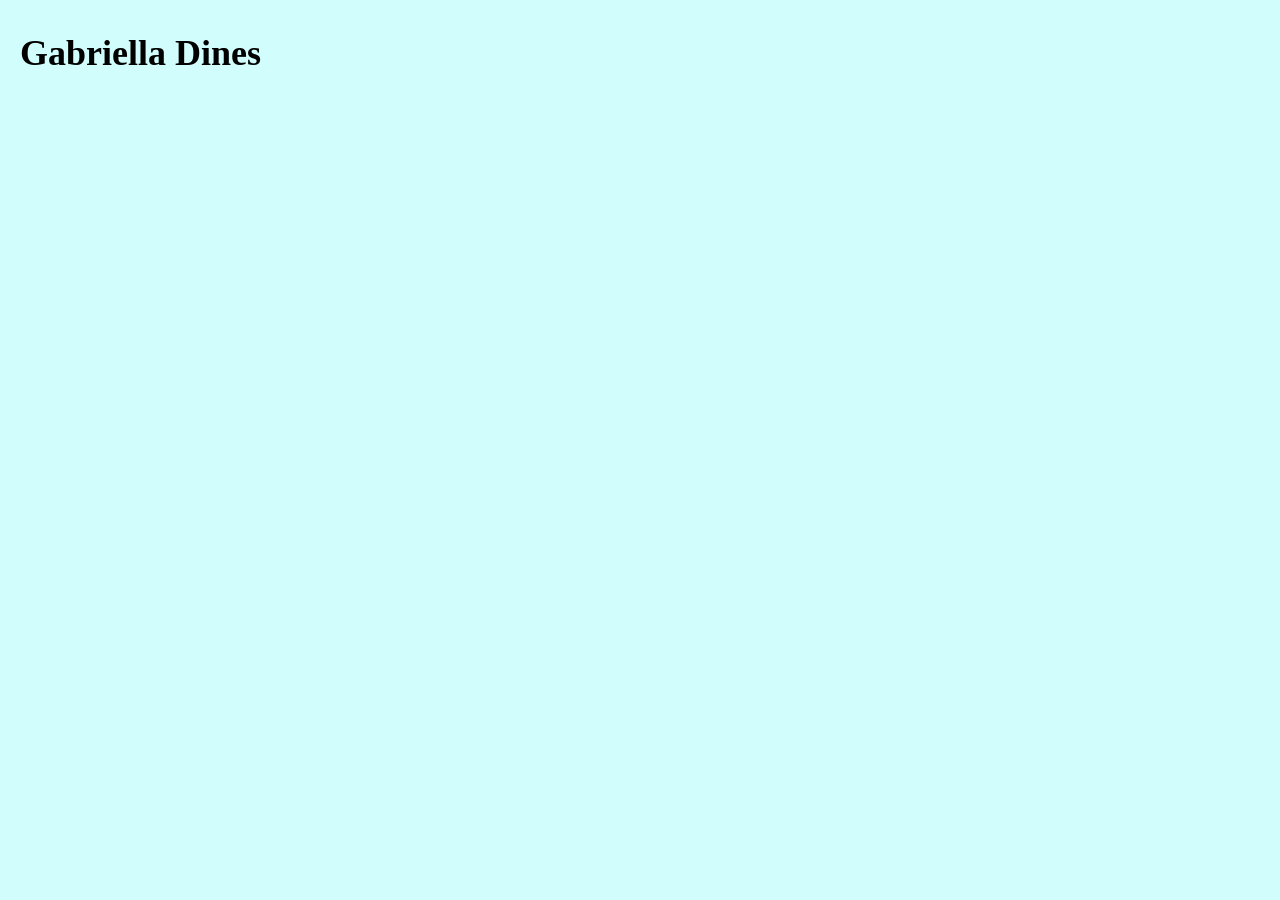
==== index.html @ 89c65097 "Add files via upload" ====
<!DOCTYPE html>
<html>

<head>
    <meta charset="UTF-8">
    <meta name="viewpoint" content="width=device-width initial-scale">
    <link href="./styles.css" rel="stylesheet" />
    <title>Home</title>
</head>

<body>
    <h1>Gabriella Dines</h1>
</body>

</html>
---- styles.css ----
body {
    display: flex;
    flex-direction: column;
    background-color: rgb(209, 254, 253);
    margin-left: 20px;
    font-size: 18px;

    .lato-thin {
        font-family: "Lato", sans-serif;
        font-weight: 100;
        font-style: normal;
    }
}

.menu {
    display: flex;
    width: 100%;
    justify-content: space-evenly;
    align-self: center;
    padding: 16px;

}

.menu-item {
    color: snow;
    background-color: #AC92A6;
    padding-inline: 16px;
    padding-block: 8px;
    border-radius: 8px;
    text-decoration: none;
    margin-inline: 2px;
}

.menu-item:hover {
    background-color: rgba(172, 146, 166, 0.7);
}


.menu-item:visited {
    color: snow;
    text-decoration: none;
}
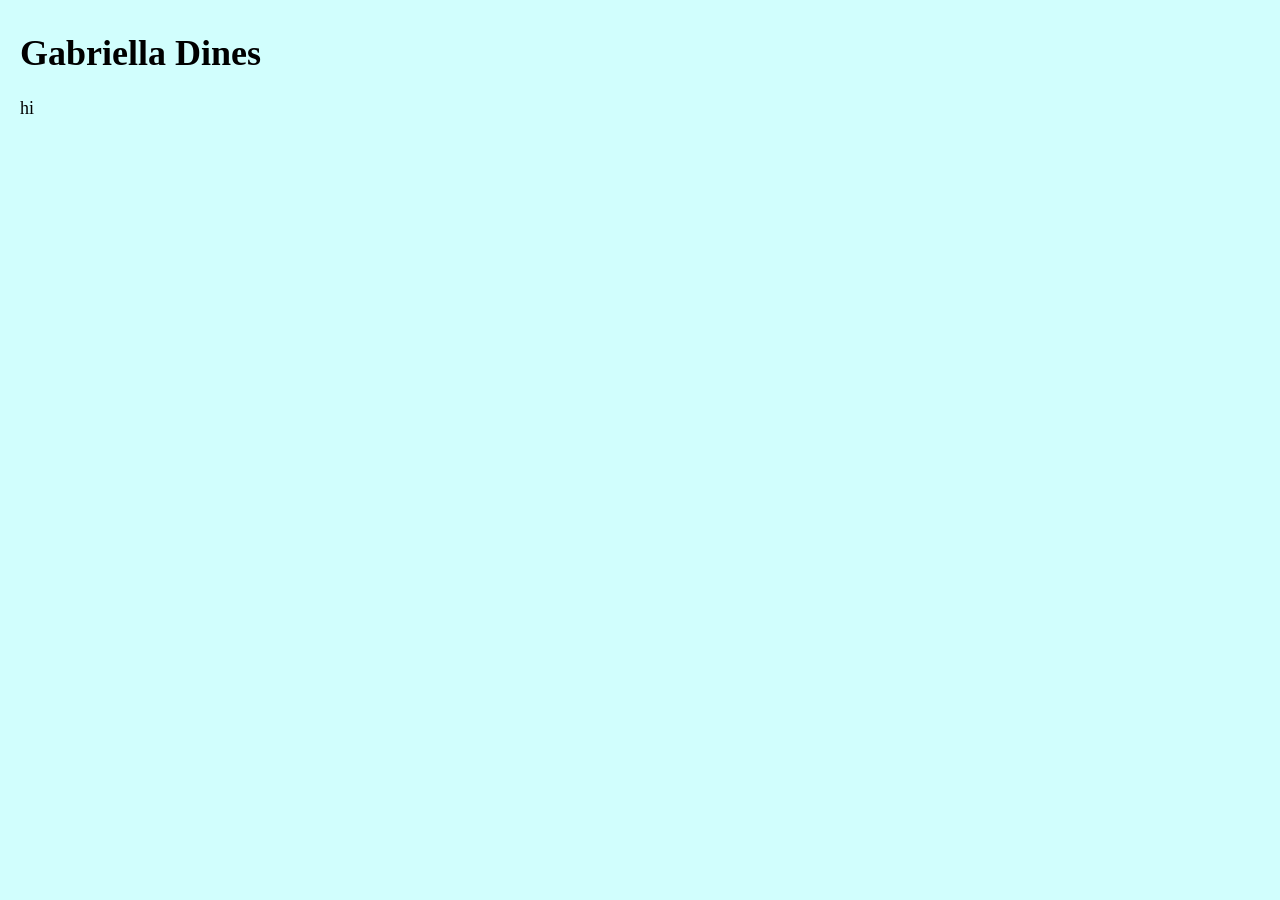
==== commit f3810dc3: "Modify heading text in index.html Added ' hi' to the end of the heading." ====
--- a/index.html
+++ b/index.html
@@ -9,7 +9,7 @@
 </head>
 
 <body>
-    <h1>Gabriella Dines</h1>
+    <h1>Gabriella Dines</h1> hi
 </body>
 
-</html>+</html>
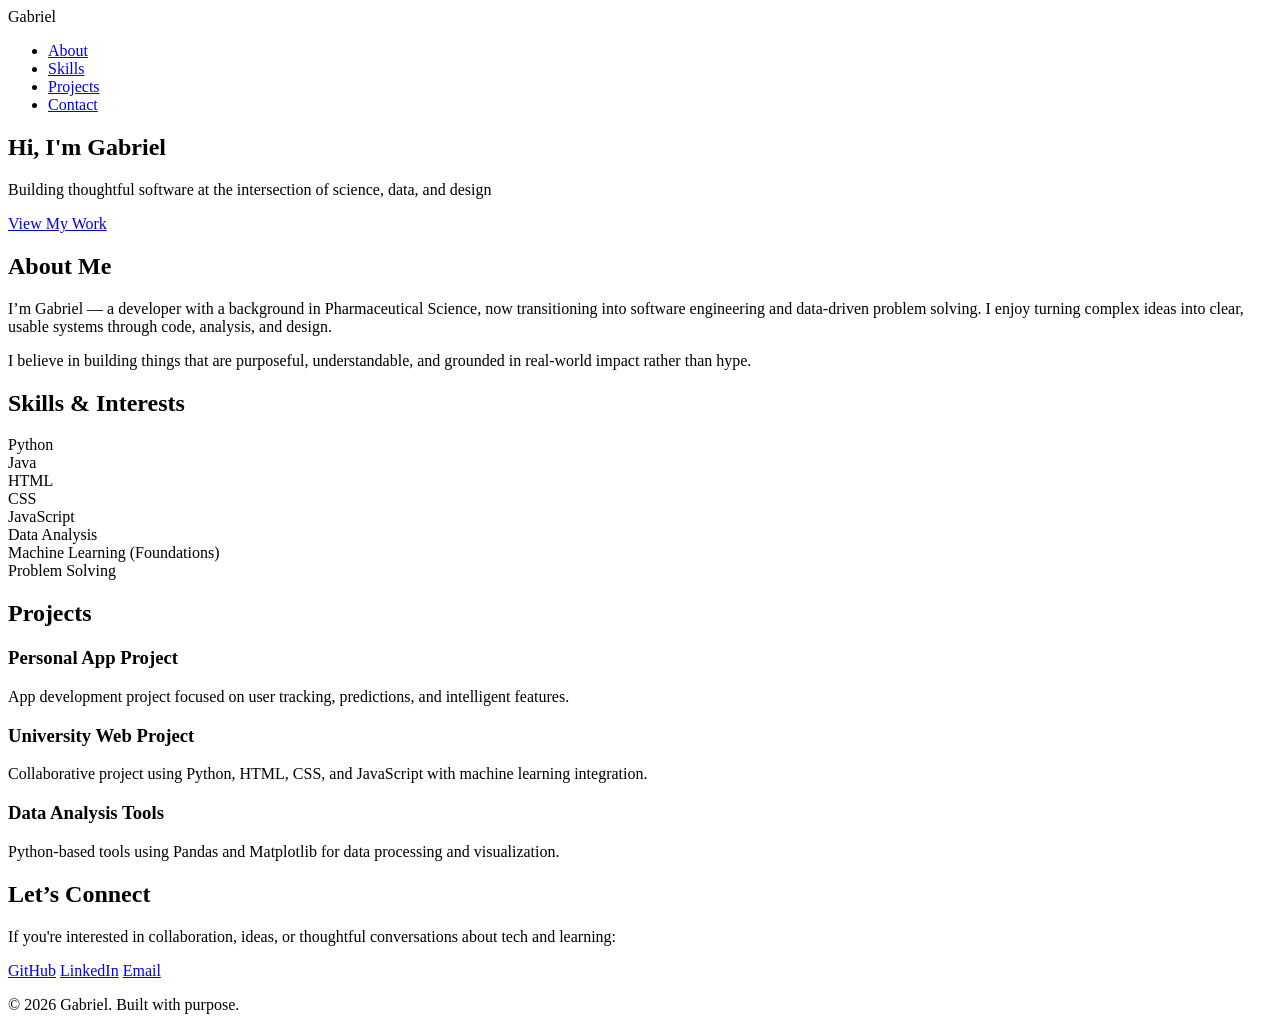
==== commit 01642904: "i made from gpt" ====
--- a/index.html
+++ b/index.html
@@ -1,15 +1,97 @@
 <!DOCTYPE html>
-<html>
+<html lang="en">
 
 <head>
     <meta charset="UTF-8">
-    <meta name="viewpoint" content="width=device-width initial-scale">
-    <link href="./styles.css" rel="stylesheet" />
-    <title>Home</title>
+    <meta name="viewport" content="width=device-width, initial-scale=1.0">
+    <title>Gabriel | Portfolio</title>
+    <link rel="stylesheet" href="style.css">
 </head>
 
 <body>
-    <h1>Gabriella Dines</h1> hi
+
+    <!-- Navbar -->
+    <nav>
+        <div class="logo">Gabriel</div>
+        <ul class="nav-links">
+            <li><a href="#about">About</a></li>
+            <li><a href="#skills">Skills</a></li>
+            <li><a href="#projects">Projects</a></li>
+            <li><a href="#contact">Contact</a></li>
+        </ul>
+    </nav>
+
+    <!-- Hero Section -->
+    <section class="hero">
+        <h1>Hi, I'm Gabriel</h1>
+        <p class="subtitle">Building thoughtful software at the intersection of science, data, and design</p>
+        <a href="#projects" class="btn">View My Work</a>
+    </section>
+
+    <!-- About -->
+    <section id="about" class="section">
+        <h2>About Me</h2>
+        <p>
+            I’m Gabriel — a developer with a background in Pharmaceutical Science, now transitioning into
+            software engineering and data-driven problem solving. I enjoy turning complex ideas into
+            clear, usable systems through code, analysis, and design.
+        </p>
+        <p>
+            I believe in building things that are purposeful, understandable, and grounded in real-world
+            impact rather than hype.
+        </p>
+    </section>
+
+    <!-- Skills -->
+    <section id="skills" class="section light">
+        <h2>Skills & Interests</h2>
+        <div class="skills-grid">
+            <div class="skill-card">Python</div>
+            <div class="skill-card">Java</div>
+            <div class="skill-card">HTML</div>
+            <div class="skill-card">CSS</div>
+            <div class="skill-card">JavaScript</div>
+            <div class="skill-card">Data Analysis</div>
+            <div class="skill-card">Machine Learning (Foundations)</div>
+            <div class="skill-card">Problem Solving</div>
+        </div>
+    </section>
+
+    <!-- Projects -->
+    <section id="projects" class="section">
+        <h2>Projects</h2>
+        <div class="projects-grid">
+            <div class="project-card">
+                <h3>Personal App Project</h3>
+                <p>App development project focused on user tracking, predictions, and intelligent features.</p>
+            </div>
+            <div class="project-card">
+                <h3>University Web Project</h3>
+                <p>Collaborative project using Python, HTML, CSS, and JavaScript with machine learning integration.</p>
+            </div>
+            <div class="project-card">
+                <h3>Data Analysis Tools</h3>
+                <p>Python-based tools using Pandas and Matplotlib for data processing and visualization.</p>
+            </div>
+        </div>
+    </section>
+
+    <!-- Contact -->
+    <section id="contact" class="section light">
+        <h2>Let’s Connect</h2>
+        <p>If you're interested in collaboration, ideas, or thoughtful conversations about tech and learning:</p>
+        <div class="contact-links">
+            <a href="#" class="contact-btn">GitHub</a>
+            <a href="#" class="contact-btn">LinkedIn</a>
+            <a href="#" class="contact-btn">Email</a>
+        </div>
+    </section>
+
+    <!-- Footer -->
+    <footer>
+        <p>© 2026 Gabriel. Built with purpose.</p>
+    </footer>
+
 </body>
 
-</html>
+</html>
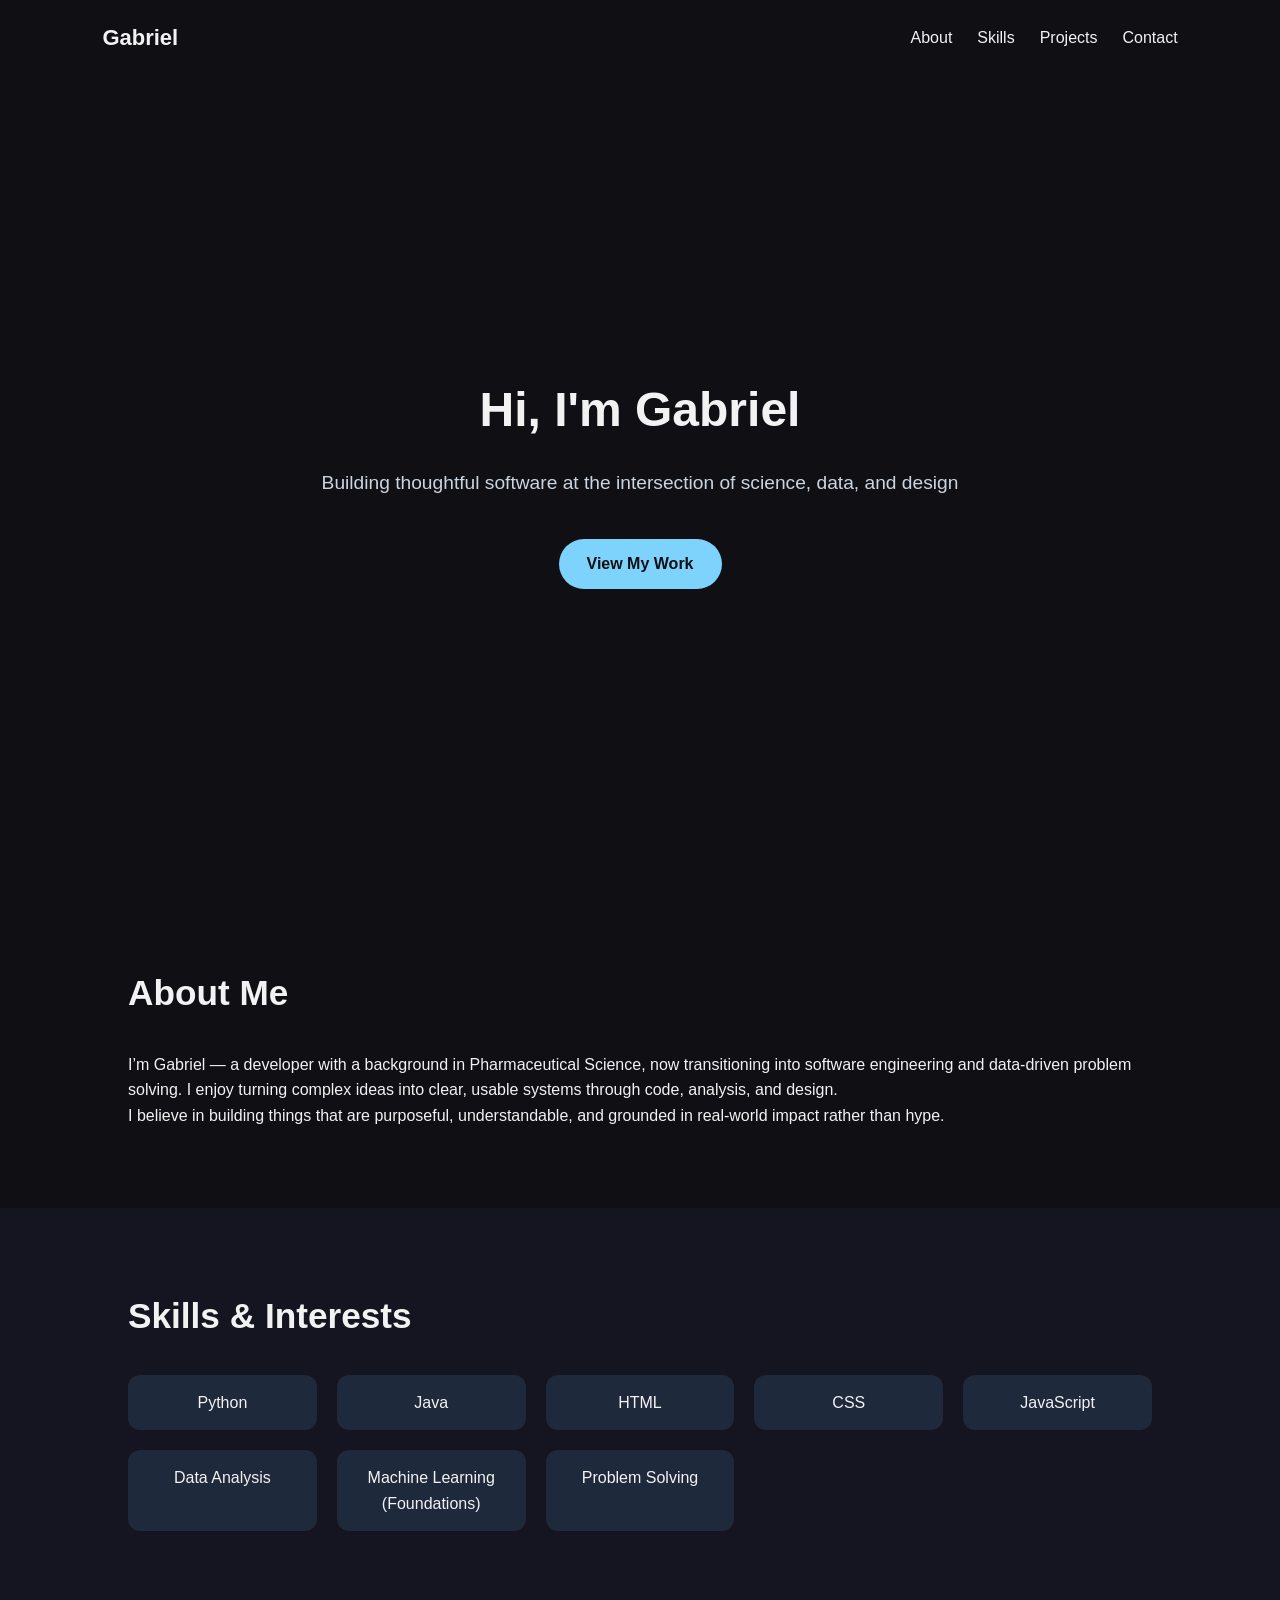
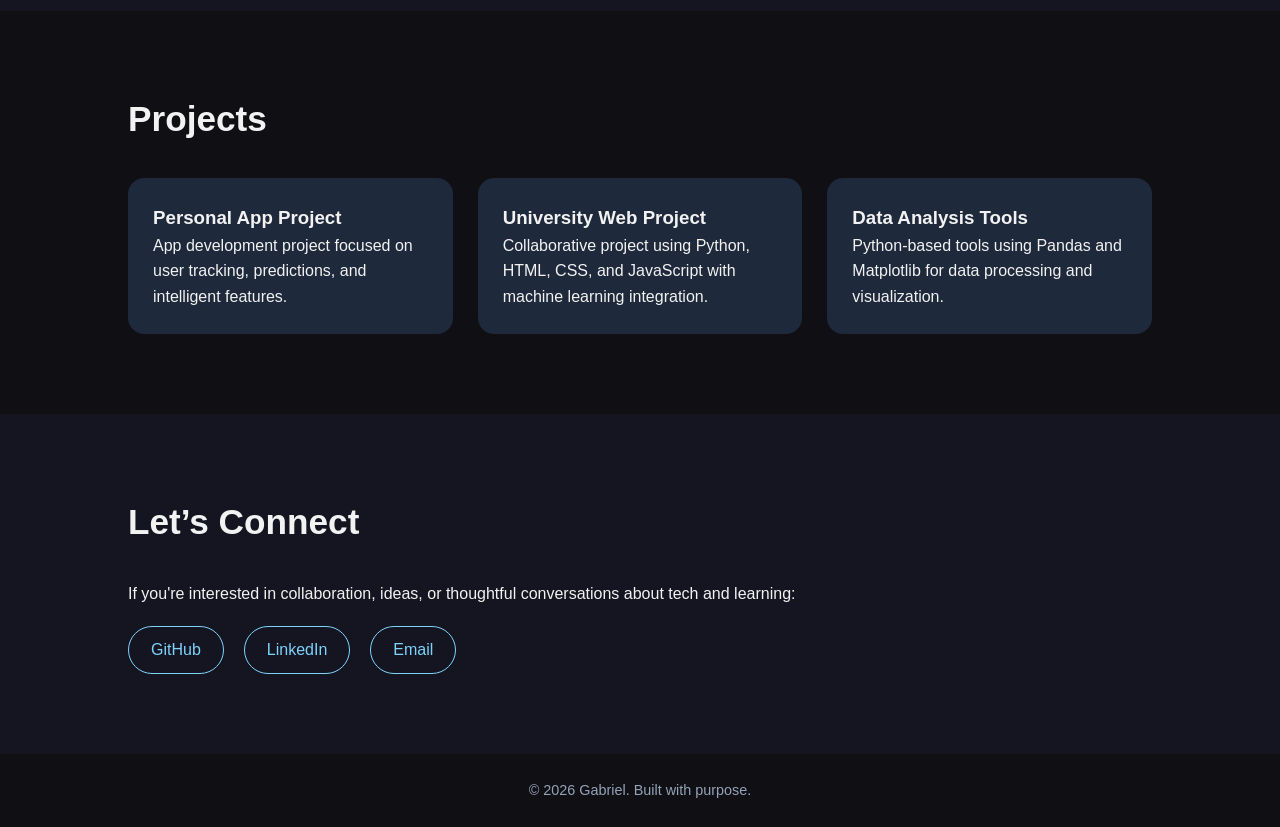
==== commit e6295d5a: "final" ====
--- a/index.html
+++ b/index.html
@@ -5,7 +5,7 @@
     <meta charset="UTF-8">
     <meta name="viewport" content="width=device-width, initial-scale=1.0">
     <title>Gabriel | Portfolio</title>
-    <link rel="stylesheet" href="style.css">
+    <link rel="stylesheet" href="styles.css">
 </head>
 
 <body>
--- a/styles.css
+++ b/styles.css
@@ -0,0 +1,162 @@
+@import url('https://fonts.googleapis.com/css2?family=Inter:wght@300;400;600;700&display=swap');
+
+* {
+    margin: 0;
+    padding: 0;
+    box-sizing: border-box;
+    font-family: 'Inter', sans-serif;
+}
+
+body {
+    background: #0f0f14;
+    color: #f2f2f2;
+    line-height: 1.6;
+}
+
+/* Navbar */
+nav {
+    display: flex;
+    justify-content: space-between;
+    align-items: center;
+    padding: 20px 8%;
+    background: #0f0f14;
+    position: sticky;
+    top: 0;
+    z-index: 1000;
+}
+
+.logo {
+    font-weight: 700;
+    font-size: 22px;
+}
+
+.nav-links {
+    list-style: none;
+    display: flex;
+    gap: 25px;
+}
+
+.nav-links a {
+    text-decoration: none;
+    color: #f2f2f2;
+    font-weight: 400;
+    transition: 0.3s;
+}
+
+.nav-links a:hover {
+    color: #7dd3fc;
+}
+
+/* Hero */
+.hero {
+    min-height: 90vh;
+    display: flex;
+    flex-direction: column;
+    justify-content: center;
+    align-items: center;
+    text-align: center;
+    padding: 0 10%;
+}
+
+.hero h1 {
+    font-size: 3rem;
+    font-weight: 700;
+}
+
+.subtitle {
+    max-width: 700px;
+    margin: 20px 0;
+    font-size: 1.2rem;
+    color: #cbd5e1;
+}
+
+.btn {
+    margin-top: 20px;
+    padding: 12px 28px;
+    background: #7dd3fc;
+    color: #0f0f14;
+    text-decoration: none;
+    border-radius: 30px;
+    font-weight: 600;
+    transition: 0.3s;
+}
+
+.btn:hover {
+    background: #38bdf8;
+}
+
+/* Sections */
+.section {
+    padding: 80px 10%;
+}
+
+.section h2 {
+    font-size: 2.2rem;
+    margin-bottom: 30px;
+}
+
+.section.light {
+    background: #151521;
+}
+
+/* Skills */
+.skills-grid {
+    display: grid;
+    grid-template-columns: repeat(auto-fit, minmax(160px, 1fr));
+    gap: 20px;
+}
+
+.skill-card {
+    background: #1e293b;
+    padding: 15px;
+    text-align: center;
+    border-radius: 12px;
+    font-weight: 500;
+}
+
+/* Projects */
+.projects-grid {
+    display: grid;
+    grid-template-columns: repeat(auto-fit, minmax(260px, 1fr));
+    gap: 25px;
+}
+
+.project-card {
+    background: #1e293b;
+    padding: 25px;
+    border-radius: 16px;
+    transition: 0.3s;
+}
+
+.project-card:hover {
+    transform: translateY(-6px);
+}
+
+/* Contact */
+.contact-links {
+    display: flex;
+    gap: 20px;
+    margin-top: 20px;
+}
+
+.contact-btn {
+    padding: 10px 22px;
+    border: 1px solid #7dd3fc;
+    border-radius: 25px;
+    text-decoration: none;
+    color: #7dd3fc;
+    transition: 0.3s;
+}
+
+.contact-btn:hover {
+    background: #7dd3fc;
+    color: #0f0f14;
+}
+
+/* Footer */
+footer {
+    text-align: center;
+    padding: 25px;
+    font-size: 0.9rem;
+    color: #94a3b8;
+}
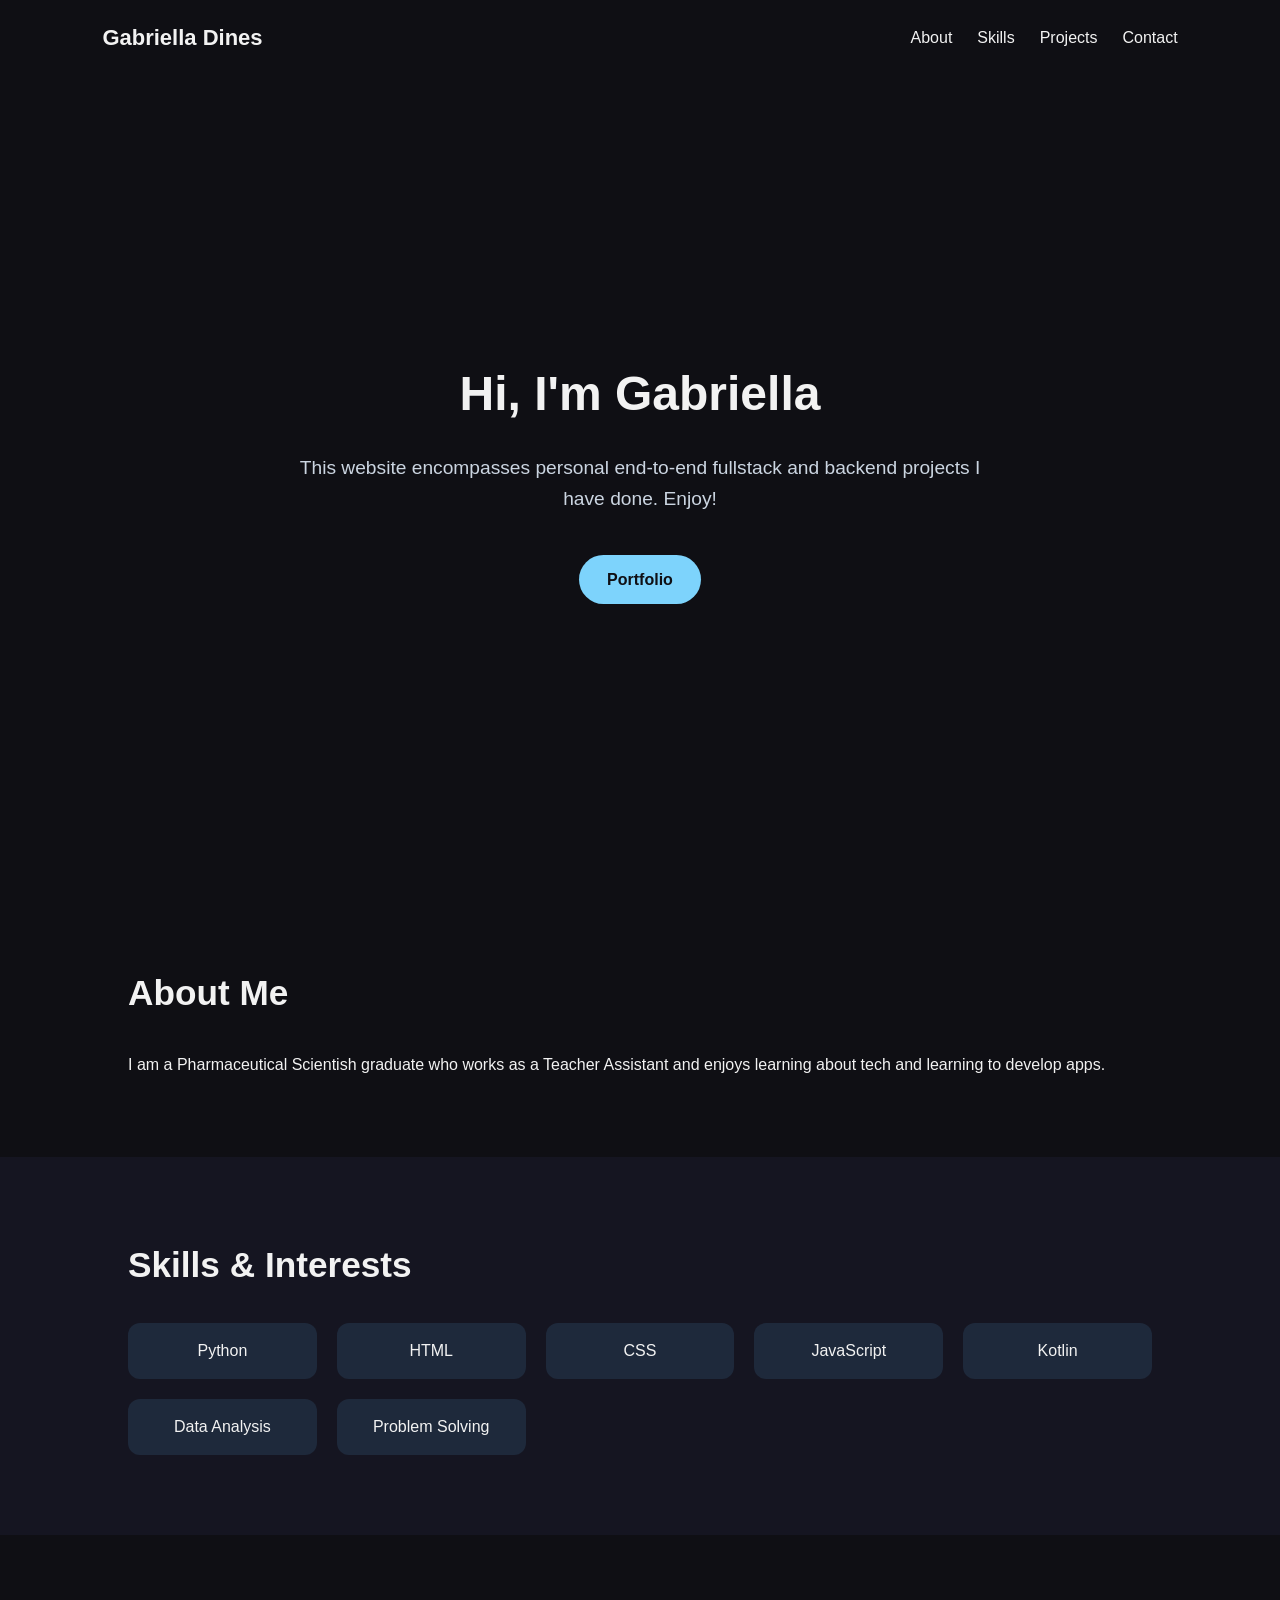
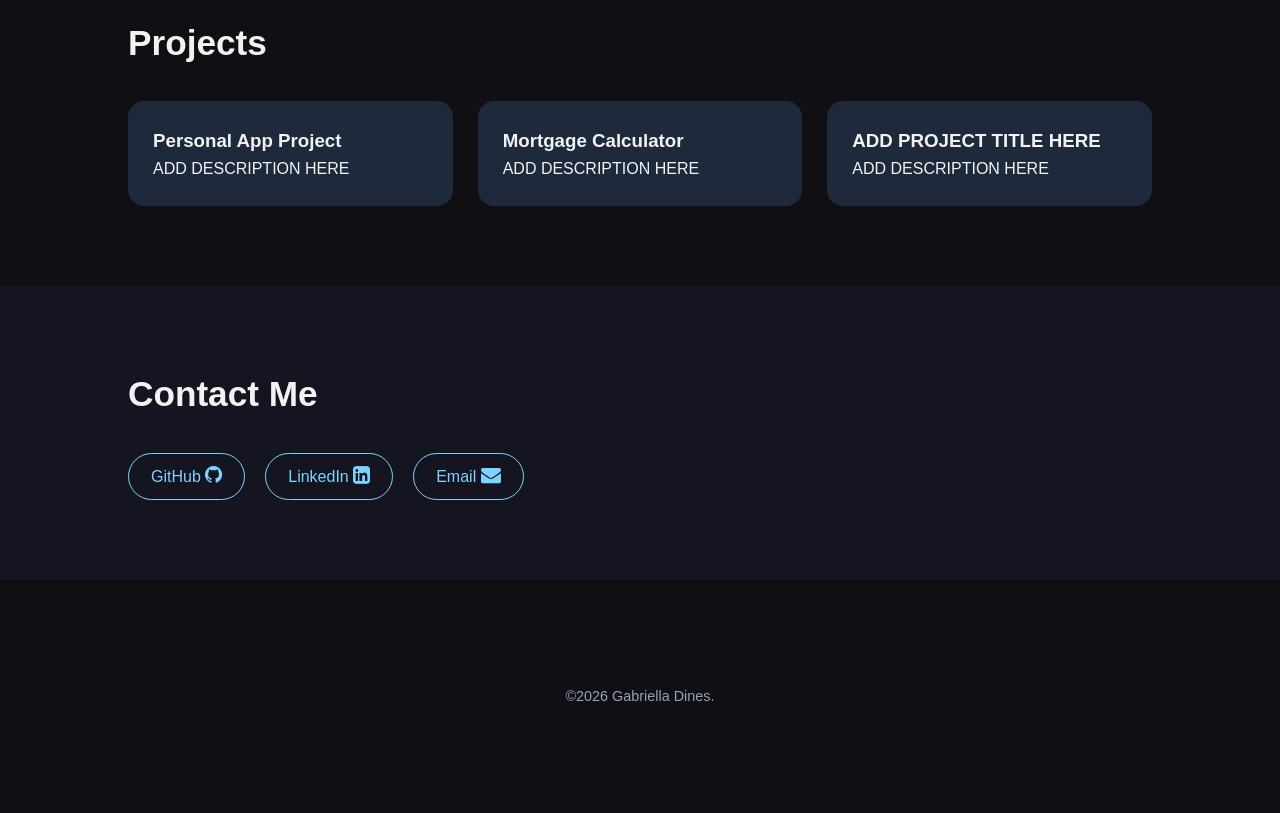
==== commit de5d4ee6: "website update jan 2026" ====
--- a/index.html
+++ b/index.html
@@ -4,7 +4,7 @@
 <head>
     <meta charset="UTF-8">
     <meta name="viewport" content="width=device-width, initial-scale=1.0">
-    <title>Gabriel | Portfolio</title>
+    <title>Gabriella Dines | Portfolio</title>
     <link rel="stylesheet" href="styles.css">
 </head>
 
@@ -12,7 +12,7 @@
 
     <!-- Navbar -->
     <nav>
-        <div class="logo">Gabriel</div>
+        <div class="logo">Gabriella Dines</div>
         <ul class="nav-links">
             <li><a href="#about">About</a></li>
             <li><a href="#skills">Skills</a></li>
@@ -21,41 +21,39 @@
         </ul>
     </nav>
 
-    <!-- Hero Section -->
+    <!-- Hero starts here -->
     <section class="hero">
-        <h1>Hi, I'm Gabriel</h1>
-        <p class="subtitle">Building thoughtful software at the intersection of science, data, and design</p>
-        <a href="#projects" class="btn">View My Work</a>
+        <h1>Hi, I'm Gabriella</h1>
+        <p class="subtitle">This website encompasses personal end-to-end fullstack and backend projects I have done.
+            Enjoy! </p>
+        <a href="#projects" class="btn">Portfolio</a>
     </section>
+    <!-- Hero ends here -->
 
-    <!-- About -->
+    <!-- About starts here -->
     <section id="about" class="section">
         <h2>About Me</h2>
         <p>
-            I’m Gabriel — a developer with a background in Pharmaceutical Science, now transitioning into
-            software engineering and data-driven problem solving. I enjoy turning complex ideas into
-            clear, usable systems through code, analysis, and design.
-        </p>
-        <p>
-            I believe in building things that are purposeful, understandable, and grounded in real-world
-            impact rather than hype.
+            I am a Pharmaceutical Scientish graduate who works as a Teacher Assistant and enjoys learning about tech and
+            learning to develop apps.
         </p>
     </section>
+    <!-- About ends here -->
 
     <!-- Skills -->
     <section id="skills" class="section light">
         <h2>Skills & Interests</h2>
         <div class="skills-grid">
             <div class="skill-card">Python</div>
-            <div class="skill-card">Java</div>
             <div class="skill-card">HTML</div>
             <div class="skill-card">CSS</div>
             <div class="skill-card">JavaScript</div>
+            <div class="skill-card">Kotlin</div>
             <div class="skill-card">Data Analysis</div>
-            <div class="skill-card">Machine Learning (Foundations)</div>
             <div class="skill-card">Problem Solving</div>
         </div>
     </section>
+    <!-- Skills ends here -->
 
     <!-- Projects -->
     <section id="projects" class="section">
@@ -63,35 +61,45 @@
         <div class="projects-grid">
             <div class="project-card">
                 <h3>Personal App Project</h3>
-                <p>App development project focused on user tracking, predictions, and intelligent features.</p>
+                <p>ADD DESCRIPTION HERE</p>
             </div>
             <div class="project-card">
-                <h3>University Web Project</h3>
-                <p>Collaborative project using Python, HTML, CSS, and JavaScript with machine learning integration.</p>
+                <h3>Mortgage Calculator</h3>
+                <p>ADD DESCRIPTION HERE</p>
             </div>
             <div class="project-card">
-                <h3>Data Analysis Tools</h3>
-                <p>Python-based tools using Pandas and Matplotlib for data processing and visualization.</p>
+                <h3>ADD PROJECT TITLE HERE</h3>
+                <p>ADD DESCRIPTION HERE</p>
             </div>
         </div>
     </section>
 
     <!-- Contact -->
     <section id="contact" class="section light">
-        <h2>Let’s Connect</h2>
-        <p>If you're interested in collaboration, ideas, or thoughtful conversations about tech and learning:</p>
+        <h2>Contact Me</h2>
+
         <div class="contact-links">
-            <a href="#" class="contact-btn">GitHub</a>
-            <a href="#" class="contact-btn">LinkedIn</a>
-            <a href="#" class="contact-btn">Email</a>
+            <!-- Add icon library -->
+            <link rel="stylesheet"
+                href="https://cdnjs.cloudflare.com/ajax/libs/font-awesome/4.7.0/css/font-awesome.min.css">
+            <a href="https://github.com/gabrielladines" class="contact-btn">GitHub
+                <!-- Add font awesome icons to buttons  -->
+                <i class="fa fa-github" style="font-size:20px"></i>
+            </a>
+            <!-- <i class="fas fa-cat"></i> -->
+            <a href="https://www.linkedin.com/in/gabriella-dines/" class="contact-btn">LinkedIn <i
+                    class="fa fa-linkedin-square" style="font-size:20px"></i></a>
+            <a href="mailto:gdineswork@gmail.com" class="contact-btn">Email <i class="fa fa-envelope"
+                    style="font-size:20px"></i></a>
         </div>
     </section>
 
     <!-- Footer -->
-    <footer>
-        <p>© 2026 Gabriel. Built with purpose.</p>
-    </footer>
-
+    <section id="footer" class="section">
+        <footer>
+            <p>©2026 Gabriella Dines.</p>
+        </footer>
+    </section>
 </body>
 
 </html>
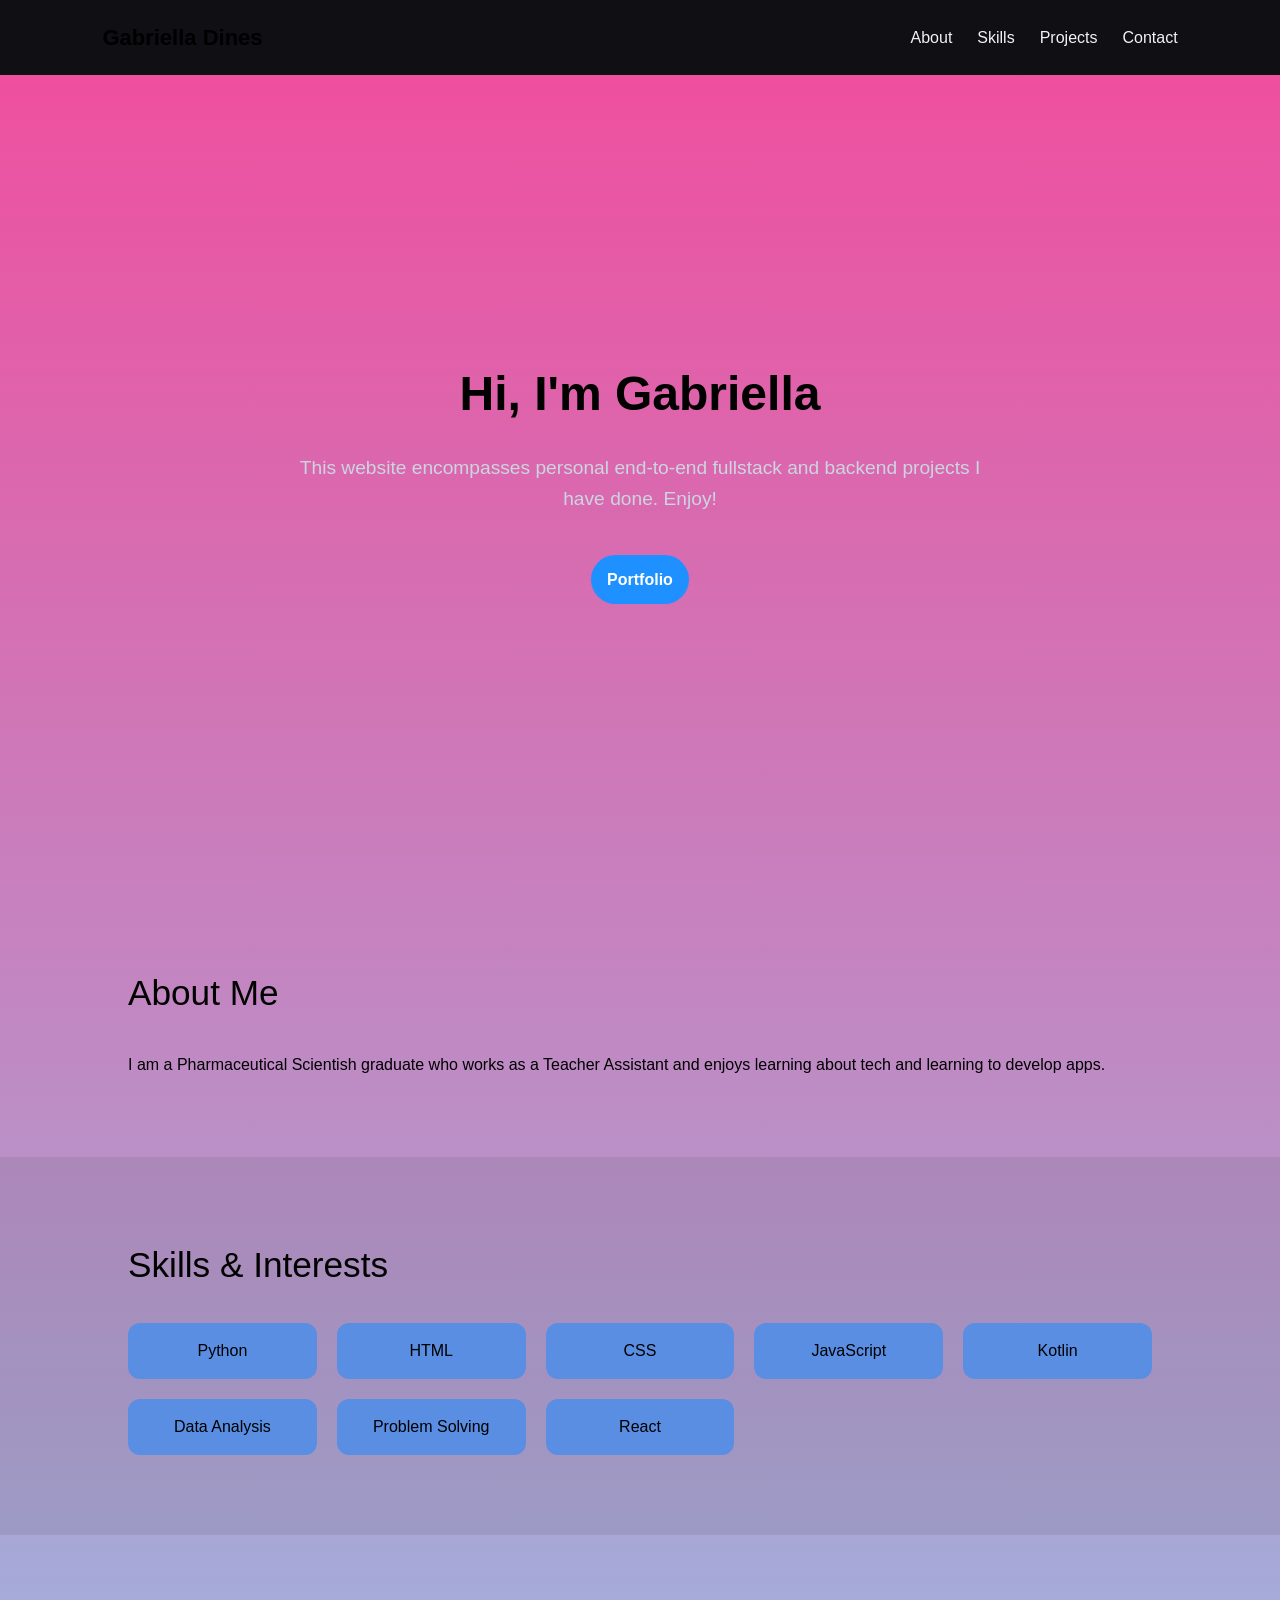
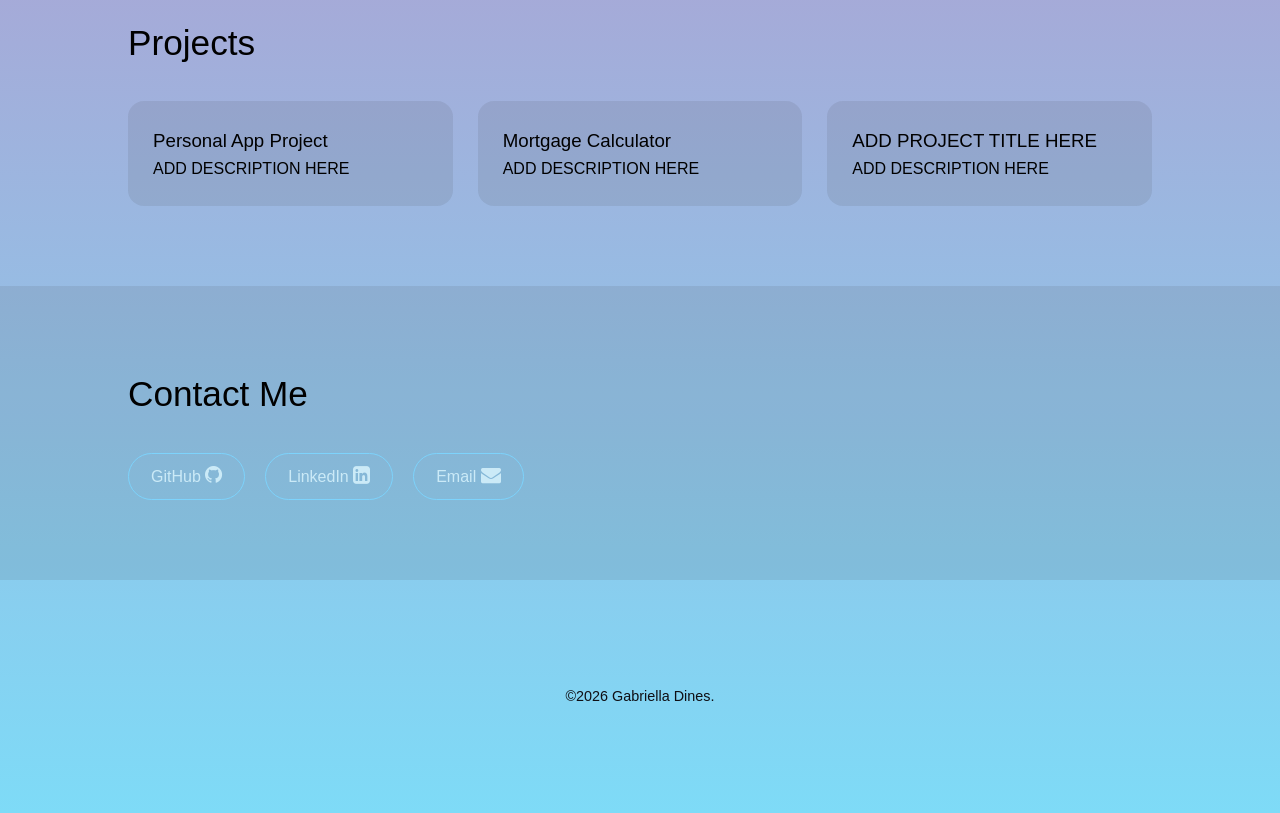
==== commit a9e98ef1: "update css" ====
--- a/index.html
+++ b/index.html
@@ -51,6 +51,7 @@
             <div class="skill-card">Kotlin</div>
             <div class="skill-card">Data Analysis</div>
             <div class="skill-card">Problem Solving</div>
+            <div class="skill-card">React</div>
         </div>
     </section>
     <!-- Skills ends here -->
--- a/styles.css
+++ b/styles.css
@@ -4,12 +4,15 @@
     margin: 0;
     padding: 0;
     box-sizing: border-box;
-    font-family: 'Inter', sans-serif;
+    /* font-family: 'Inter', sans-serif; */
+    font-family: 'Lato', sans-serif;
+    font-weight: 100;
+    font-style: normal;
 }
 
 body {
-    background: #0f0f14;
-    color: #f2f2f2;
+    background-image: linear-gradient(to bottom, rgb(242, 75, 156), rgb(126, 219, 247));
+    /* color: #f2f2f2; */
     line-height: 1.6;
 }
 
@@ -56,11 +59,13 @@
     align-items: center;
     text-align: center;
     padding: 0 10%;
+    /* filter: blur(3px); */
 }
 
 .hero h1 {
     font-size: 3rem;
     font-weight: 700;
+    /* filter: blur(3px); */
 }
 
 .subtitle {
@@ -68,12 +73,13 @@
     margin: 20px 0;
     font-size: 1.2rem;
     color: #cbd5e1;
+    /* filter: blur(3px); */
 }
 
 .btn {
     margin-top: 20px;
     padding: 12px 28px;
-    background: #7dd3fc;
+    background: rgb(242, 75, 156);
     color: #0f0f14;
     text-decoration: none;
     border-radius: 30px;
@@ -82,21 +88,24 @@
 }
 
 .btn:hover {
-    background: #38bdf8;
+    background: rgb(246, 110, 175);
 }
 
 /* Sections */
 .section {
     padding: 80px 10%;
+    /* filter: blur(3px); */
 }
 
 .section h2 {
     font-size: 2.2rem;
     margin-bottom: 30px;
+    /* filter: blur(3px); */
 }
 
 .section.light {
-    background: #151521;
+    background: #39393e1b;
+    /* filter: blur(3px); */
 }
 
 /* Skills */
@@ -107,7 +116,7 @@
 }
 
 .skill-card {
-    background: #1e293b;
+    background: #5a8ee3;
     padding: 15px;
     text-align: center;
     border-radius: 12px;
@@ -119,10 +128,11 @@
     display: grid;
     grid-template-columns: repeat(auto-fit, minmax(260px, 1fr));
     gap: 25px;
+    /* filter: blur(3px); */
 }
 
 .project-card {
-    background: #1e293b;
+    background: #39393e1b;
     padding: 25px;
     border-radius: 16px;
     transition: 0.3s;
@@ -144,7 +154,7 @@
     border: 1px solid #7dd3fc;
     border-radius: 25px;
     text-decoration: none;
-    color: #7dd3fc;
+    color: #cbeaf7;
     transition: 0.3s;
 }
 
@@ -153,10 +163,34 @@
     color: #0f0f14;
 }
 
+
+
 /* Footer */
 footer {
     text-align: center;
     padding: 25px;
     font-size: 0.9rem;
-    color: #94a3b8;
+    color: #0f0f14;
+    font-weight: bold;
+}
+
+/* Style buttons */
+.btn {
+    background-color: DodgerBlue;
+    /* Blue background */
+    border: none;
+    /* Remove borders */
+    color: white;
+    /* White text */
+    padding: 12px 16px;
+    /* Some padding */
+    font-size: 16px;
+    /* Set a font size */
+    cursor: pointer;
+    /* Mouse pointer on hover */
+}
+
+/* Darker background on mouse-over */
+.btn:hover {
+    background-color: RoyalBlue;
 }
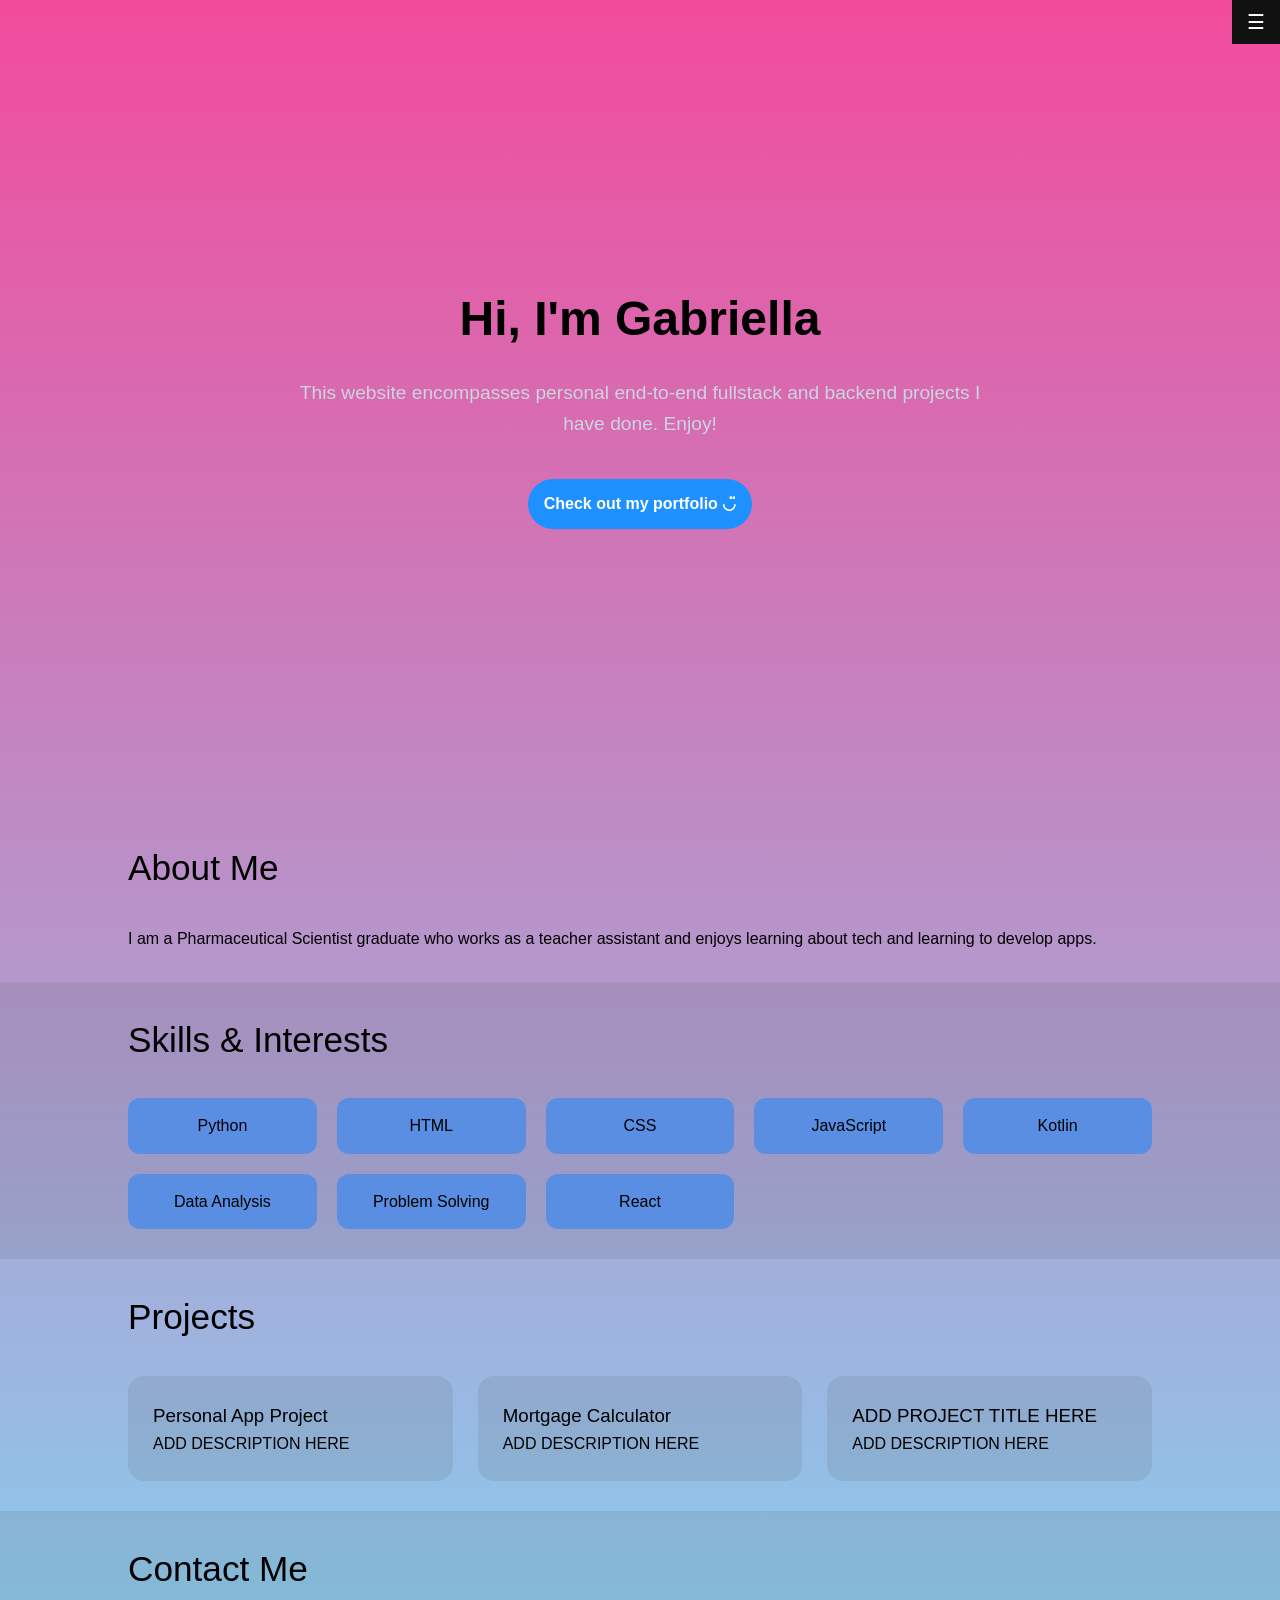
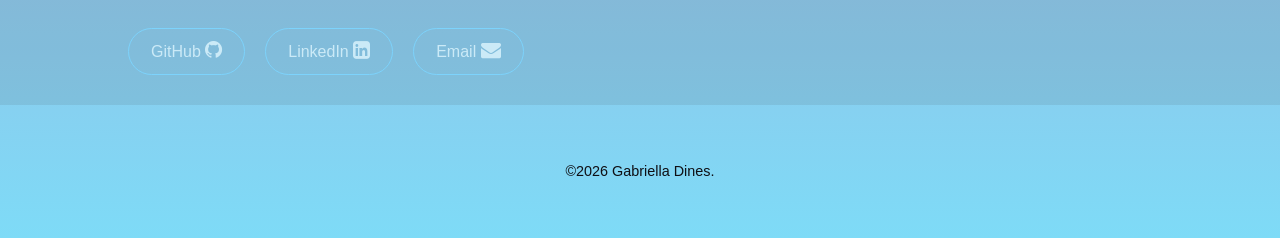
==== commit ae5887a5: ""web update"" ====
--- a/index.html
+++ b/index.html
@@ -9,24 +9,35 @@
 </head>
 
 <body>
+    <div id="box"></div>
+    <script src="./website.js"></script>
+    <div id="mySidepanel" class="sidepanel">
+        <a href="javascript:void(0)" class="closebtn" onclick="closeNav()">&times;</a>
+        <a href="#about">About</a>
+        <a href="#skills">Skills</a>
+        <a href="#projects">Projects</a>
+        <a href="#contact">Contact </a>
+    </div>
+
+    <button class="openbtn" onclick="openNav()">&#9776; </button>
 
     <!-- Navbar -->
-    <nav>
+    <!-- <nav>
         <div class="logo">Gabriella Dines</div>
         <ul class="nav-links">
             <li><a href="#about">About</a></li>
             <li><a href="#skills">Skills</a></li>
             <li><a href="#projects">Projects</a></li>
-            <li><a href="#contact">Contact</a></li>
+            <li><a href="#contact">Contact </a></li>
         </ul>
-    </nav>
+    </nav> -->
 
     <!-- Hero starts here -->
     <section class="hero">
         <h1>Hi, I'm Gabriella</h1>
         <p class="subtitle">This website encompasses personal end-to-end fullstack and backend projects I have done.
             Enjoy! </p>
-        <a href="#projects" class="btn">Portfolio</a>
+        <a href="#projects" class="btn">Check out my portfolio ◡̈</a>
     </section>
     <!-- Hero ends here -->
 
@@ -34,7 +45,7 @@
     <section id="about" class="section">
         <h2>About Me</h2>
         <p>
-            I am a Pharmaceutical Scientish graduate who works as a Teacher Assistant and enjoys learning about tech and
+            I am a Pharmaceutical Scientist graduate who works as a teacher assistant and enjoys learning about tech and
             learning to develop apps.
         </p>
     </section>
--- a/styles.css
+++ b/styles.css
@@ -85,6 +85,7 @@
     border-radius: 30px;
     font-weight: 600;
     transition: 0.3s;
+    /* filter: blur(3px); */
 }
 
 .btn:hover {
@@ -93,7 +94,7 @@
 
 /* Sections */
 .section {
-    padding: 80px 10%;
+    padding: 30px 10%;
     /* filter: blur(3px); */
 }
 
@@ -193,4 +194,74 @@
 /* Darker background on mouse-over */
 .btn:hover {
     background-color: RoyalBlue;
+}
+
+/* The sidepanel menu */
+.sidepanel {
+    height: 300px;
+    /* Specify a height */
+    width: 0;
+    /* 0 width - change this with JavaScript */
+    position: fixed;
+    /* Stay in place */
+    z-index: 1;
+    /* Stay on top */
+    top: 0;
+    right: 0;
+    background-color: #111;
+    /* Black*/
+    overflow-x: hidden;
+    /* Disable horizontal scroll */
+    padding-top: 60px;
+    /* Place content 60px from the top */
+    transition: 0.5s;
+    /* 0.5 second transition effect to slide in the sidepanel */
+    opacity: 0.5;
+    border-radius: 30px;
+}
+
+/* The sidepanel links */
+.sidepanel a {
+    padding: 8px 8px 8px 32px;
+    text-decoration: none;
+    font-size: 25px;
+    color: #818181;
+    display: block;
+    transition: 0.3s;
+}
+
+/* When you mouse over the navigation links, change their color */
+.sidepanel a:hover {
+    color: #f357d4;
+}
+
+/* Position and style the close button (top right corner) */
+.sidepanel .closebtn {
+    position: absolute;
+    top: 0;
+    right: 25px;
+    font-size: 36px;
+    margin-right: 50px;
+}
+
+/* Style the button that is used to open the sidepanel */
+.openbtn {
+    font-size: 20px;
+    cursor: pointer;
+    background-color: #111;
+    color: white;
+    padding: 10px 15px;
+    border: none;
+}
+
+.openbtn:hover {
+    color: #f357d4;
+    background-color: #444;
+}
+
+.openbtn {
+    position: absolute;
+    right: 0px;
+    top: 0px;
+    z-index: 1;
 }
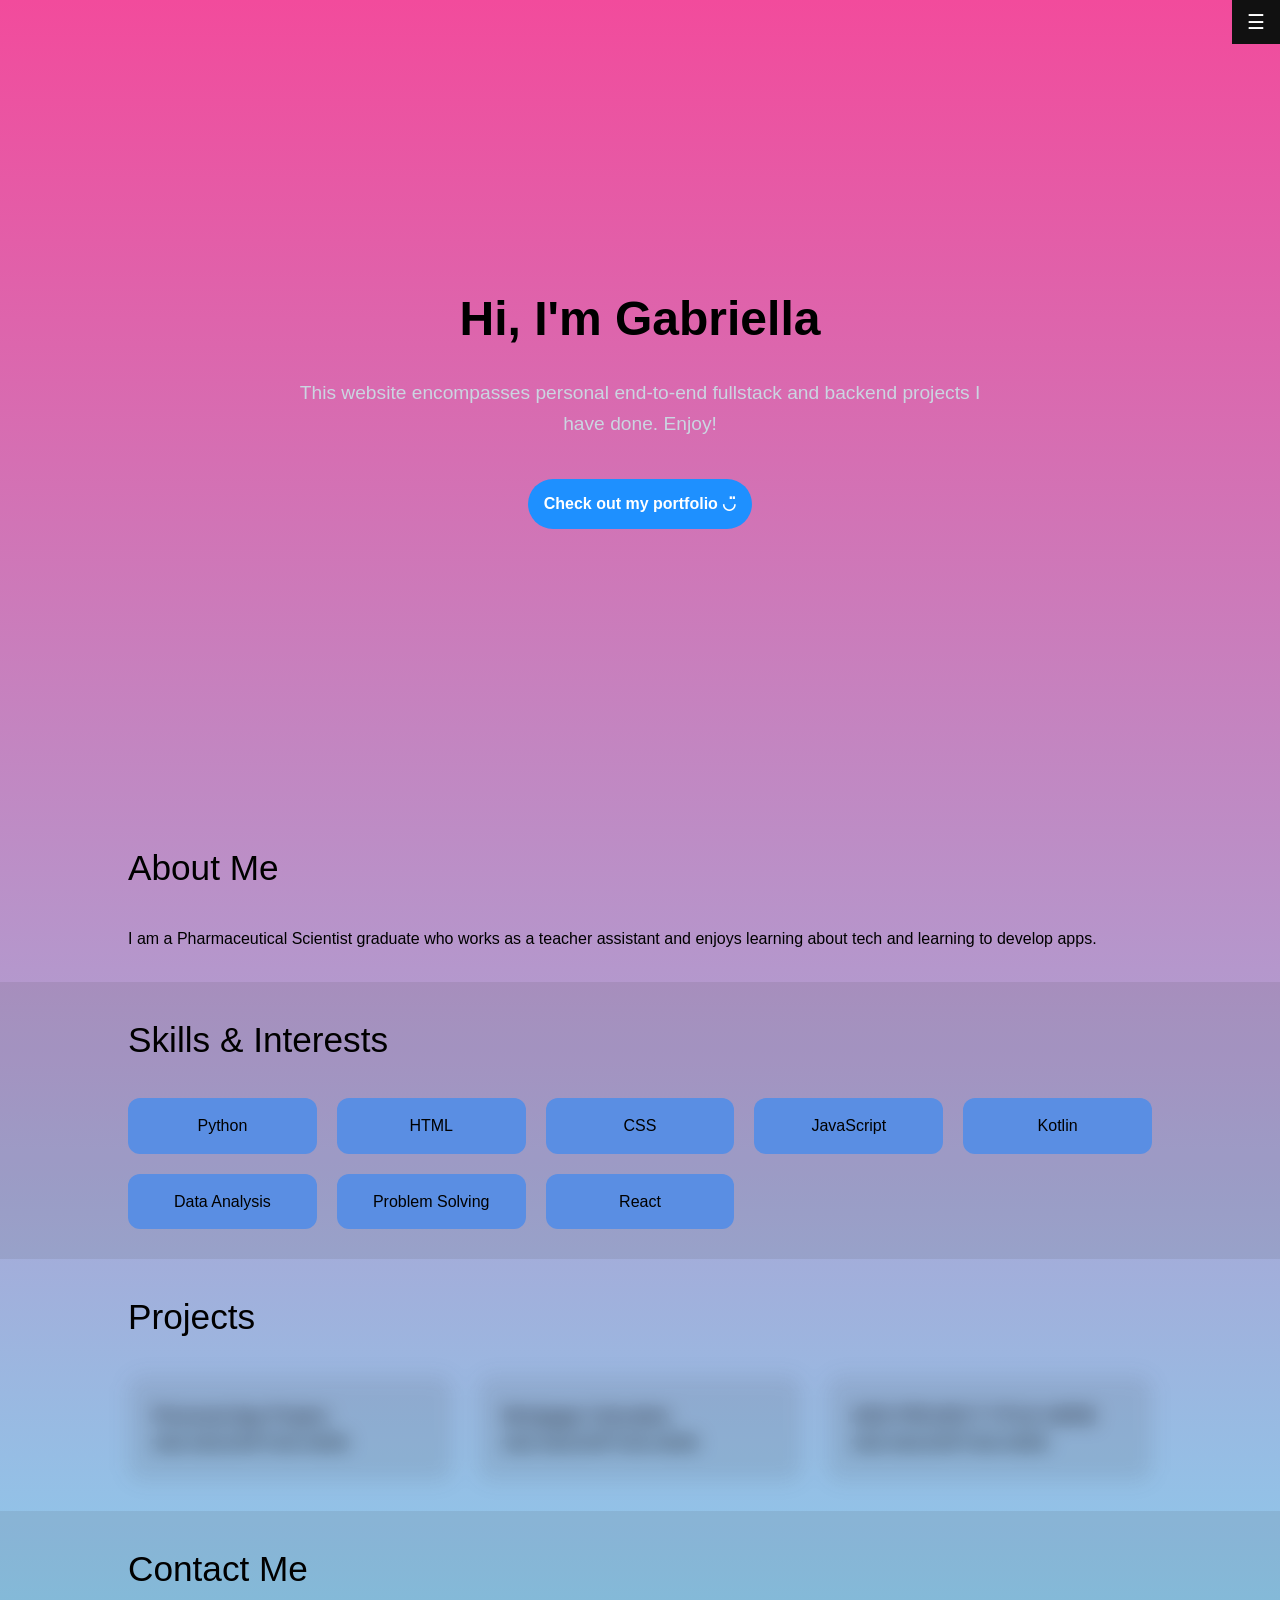
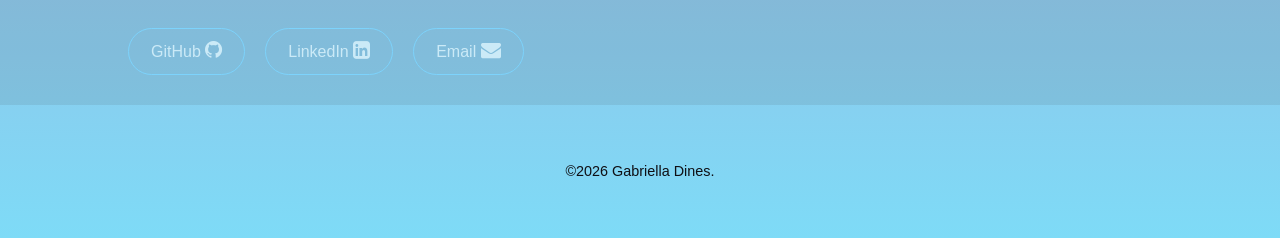
==== commit 1b4e412e: "icon favicon added" ====
--- a/index.html
+++ b/index.html
@@ -4,6 +4,7 @@
 <head>
     <meta charset="UTF-8">
     <meta name="viewport" content="width=device-width, initial-scale=1.0">
+    <link rel="icon" type="image/png" href="favicon.png">
     <title>Gabriella Dines | Portfolio</title>
     <link rel="stylesheet" href="styles.css">
 </head>
--- a/styles.css
+++ b/styles.css
@@ -129,7 +129,7 @@
     display: grid;
     grid-template-columns: repeat(auto-fit, minmax(260px, 1fr));
     gap: 25px;
-    /* filter: blur(3px); */
+    filter: blur(10px);
 }
 
 .project-card {
